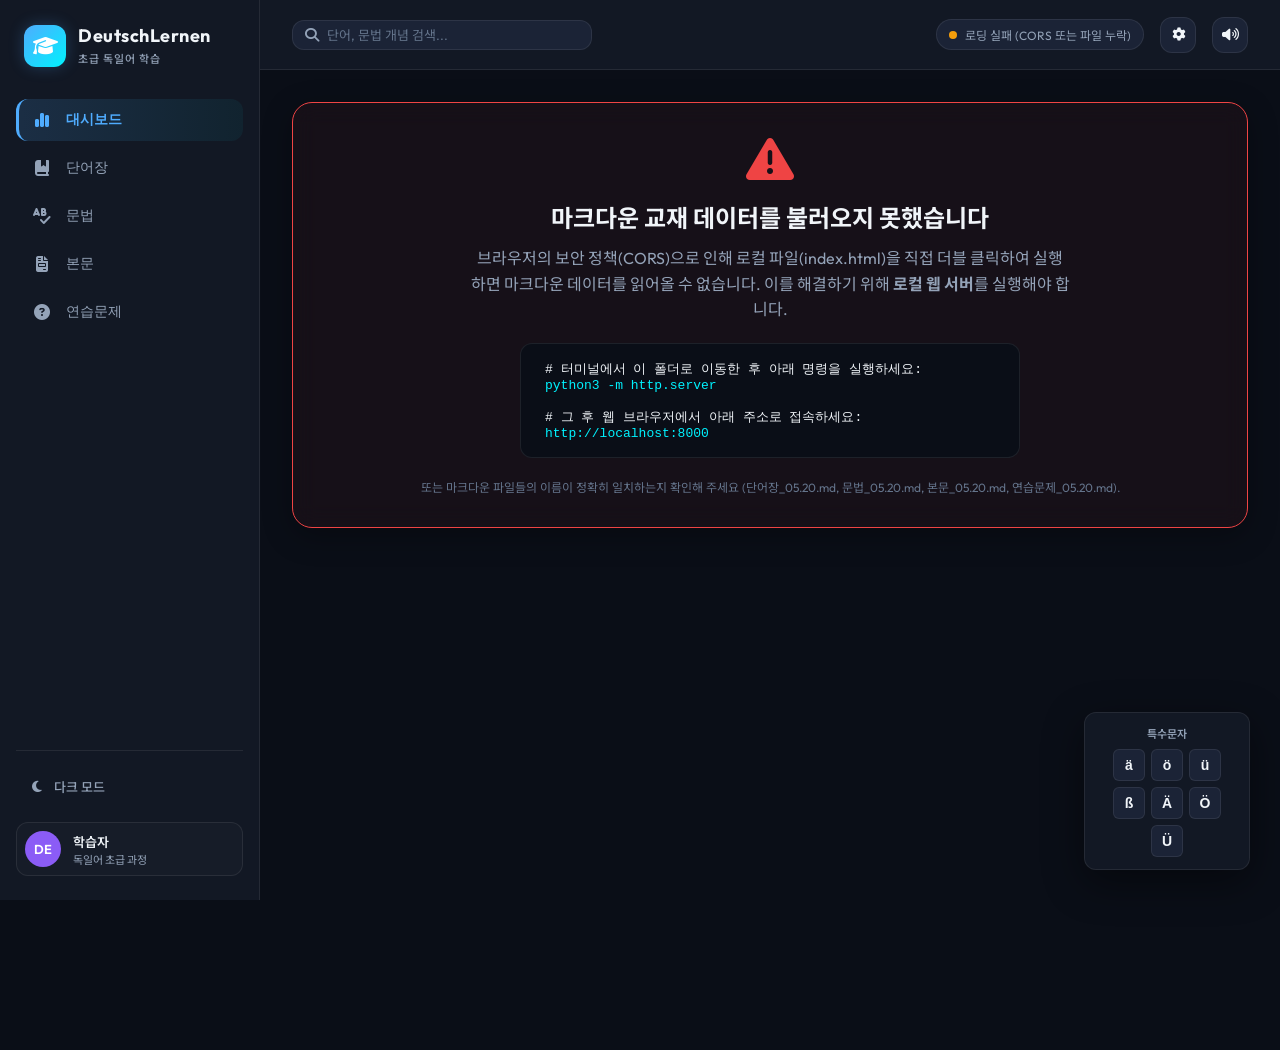
==== deploy_ready_app 2/index.html @ c5e3c700 "Add files via upload" ====
<!DOCTYPE html>
<html lang="ko">
<head>
  <meta charset="UTF-8">
  <meta name="viewport" content="width=device-width, initial-scale=1.0">
  <title>DeutschLernen — 초급 독일어 학습 플랫폼</title>
  
  <!-- Modern Fonts -->
  <link rel="preconnect" href="https://fonts.googleapis.com">
  <link rel="preconnect" href="https://fonts.gstatic.com" crossorigin>
  <link href="https://fonts.googleapis.com/css2?family=Noto+Sans+KR:wght@300;400;500;700&family=Outfit:wght@300;400;500;600;700&display=swap" rel="stylesheet">
  
  <!-- FontAwesome Icons -->
  <link rel="stylesheet" href="https://cdnjs.cloudflare.com/ajax/libs/font-awesome/6.4.0/css/all.min.css">
  
  <!-- Stylesheets -->
  <link rel="stylesheet" href="styles.css">
</head>
<body class="dark-theme">

  <!-- App Container -->
  <div class="app-container">
    
    <!-- Sidebar Navigation -->
    <aside class="sidebar">
      <div class="brand">
        <div class="logo">
          <i class="fa-solid fa-graduation-cap"></i>
        </div>
        <div class="brand-text">
          <h1>DeutschLernen</h1>
          <span>초급 독일어 학습</span>
        </div>
      </div>
      
      <nav class="nav-menu">
        <button class="nav-item active" data-tab="dashboard" id="btn-dashboard">
          <i class="fa-solid fa-chart-simple"></i>
          <span>대시보드</span>
        </button>
        <button class="nav-item" data-tab="vocabulary" id="btn-vocabulary">
          <i class="fa-solid fa-book-bookmark"></i>
          <span>단어장</span>
        </button>
        <button class="nav-item" data-tab="grammar" id="btn-grammar">
          <i class="fa-solid fa-spell-check"></i>
          <span>문법</span>
        </button>
        <button class="nav-item" data-tab="texts" id="btn-texts">
          <i class="fa-solid fa-file-invoice"></i>
          <span>본문</span>
        </button>
        <button class="nav-item" data-tab="quizzes" id="btn-quizzes">
          <i class="fa-solid fa-circle-question"></i>
          <span>연습문제</span>
        </button>
      </nav>
      
      <div class="sidebar-footer">
        <div class="theme-toggle" id="theme-toggle">
          <i class="fa-solid fa-moon"></i>
          <span>다크 모드</span>
        </div>
        <div class="user-info">
          <div class="avatar">DE</div>
          <div class="details">
            <span class="name">학습자</span>
            <span class="role">독일어 초급 과정</span>
          </div>
        </div>
      </div>
    </aside>
    
    <!-- Main Content Area -->
    <main class="main-content">
      
      <!-- Top header bar -->
      <header class="top-header">
        <div class="search-bar-container">
          <i class="fa-solid fa-magnifying-glass search-icon"></i>
          <input type="text" id="global-search" placeholder="단어, 문법 개념 검색...">
        </div>
        <div class="header-actions">
          <div class="status-indicator">
            <span class="dot pulse"></span>
            <span id="load-status">데이터 로딩 중...</span>
          </div>
          <button class="action-btn" id="btn-api-settings" title="AI 설정">
            <i class="fa-solid fa-gear"></i>
          </button>
          <button class="action-btn" id="btn-tts-settings" title="음성 설정">
            <i class="fa-solid fa-volume-high"></i>
          </button>
        </div>
      </header>
      
      <!-- Content Pages Container -->
      <div class="page-container">
        
        <!-- DASHBOARD PAGE -->
        <section class="page-section active" id="page-dashboard">
          <div class="welcome-banner">
            <div class="welcome-text">
              <h2>Willkommen! 다시 만나서 반가워요. 👋</h2>
              <p>마크다운 교재 요약을 바탕으로 생성된 학습 시스템입니다. 단어 암기, 문법 학습, 본문 독해, 그리고 대화형 퀴즈까지 함께해 보세요!</p>
            </div>
            <div class="welcome-graphic">
              <i class="fa-solid fa-compass-drafting"></i>
            </div>
          </div>
          
          <div class="stats-grid">
            <div class="stat-card">
              <div class="icon-wrap color-blue"><i class="fa-solid fa-book"></i></div>
              <div class="stat-info">
                <span class="label">총 등록 어휘</span>
                <h3 id="stat-total-vocab">0</h3>
                <span class="subtext">모든 장별 단어 합계</span>
              </div>
            </div>
            <div class="stat-card">
              <div class="icon-wrap color-green"><i class="fa-solid fa-spell-check"></i></div>
              <div class="stat-info">
                <span class="label">문법 요약 챕터</span>
                <h3 id="stat-total-grammar">0</h3>
                <span class="subtext">구조화된 핵심 규칙</span>
              </div>
            </div>
            <div class="stat-card">
              <div class="icon-wrap color-purple"><i class="fa-solid fa-file-lines"></i></div>
              <div class="stat-info">
                <span class="label">수록 본문 대화</span>
                <h3 id="stat-total-texts">0</h3>
                <span class="subtext">실전 Lektion 대화문</span>
              </div>
            </div>
            <div class="stat-card">
              <div class="icon-wrap color-amber"><i class="fa-solid fa-circle-question"></i></div>
              <div class="stat-info">
                <span class="label">연습 퀴즈 세트</span>
                <h3 id="stat-total-quizzes">0</h3>
                <span class="subtext">채점 가능한 연습문제</span>
              </div>
            </div>
          </div>
          
          <div class="dashboard-details">
            <div class="dashboard-col">
              <div class="panel">
                <div class="panel-header">
                  <h3><i class="fa-solid fa-layer-group"></i> 장별 바로가기 (Lektionen)</h3>
                </div>
                <div class="chapter-list-grid" id="chapter-list-container">
                  <!-- Dynamically filled -->
                </div>
              </div>
            </div>
            <div class="dashboard-col">
              <div class="panel">
                <div class="panel-header">
                  <h3><i class="fa-solid fa-circle-check"></i> 나의 학습 현황</h3>
                </div>
                <div class="progress-details">
                  <div class="progress-item">
                    <div class="progress-info">
                      <span>단어장 암기</span>
                      <span id="progress-vocab-text">0/0 암기 완료</span>
                    </div>
                    <div class="progress-bar-bg">
                      <div class="progress-bar" id="progress-vocab" style="width: 0%"></div>
                    </div>
                  </div>
                  <div class="progress-item">
                    <div class="progress-info">
                      <span>퀴즈 정답률</span>
                      <span id="progress-quiz-text">0% 완료</span>
                    </div>
                    <div class="progress-bar-bg">
                      <div class="progress-bar" id="progress-quiz" style="width: 0%"></div>
                    </div>
                  </div>
                  
                  <div class="dashboard-tip">
                    <i class="fa-solid fa-lightbulb"></i>
                    <div>
                      <strong>독일어 학습 팁:</strong>
                      <p>단어장 메뉴에서 "플래시 카드 모드"를 활용해 어휘를 확인하고, TTS 음성 버튼을 눌러 원어민 발음을 듣고 따라 해 보세요!</p>
                    </div>
                  </div>
                </div>
              </div>
            </div>
          </div>
        </section>
        
        <!-- VOCABULARY PAGE -->
        <section class="page-section" id="page-vocabulary">
          <div class="section-title-bar">
            <div>
              <h2>단어장 (Wortschatz)</h2>
              <p>장별 핵심 어휘를 학습하고 암기 상태를 표시해 보세요.</p>
            </div>
            <div class="view-toggle-container">
              <button class="toggle-btn active" id="btn-vocab-list"><i class="fa-solid fa-list"></i> 목록 보기</button>
              <button class="toggle-btn" id="btn-vocab-card"><i class="fa-solid fa-clone"></i> 플래시 카드</button>
            </div>
          </div>
          
          <div class="filter-bar">
            <div class="filter-group">
              <label for="select-vocab-chapter">단원 선택</label>
              <select id="select-vocab-chapter" class="custom-select">
                <option value="all">전체보기</option>
                <!-- Filled dynamically -->
              </select>
            </div>
            <div class="filter-group">
              <label for="select-vocab-status">암기 상태</label>
              <select id="select-vocab-status" class="custom-select">
                <option value="all">전체</option>
                <option value="unlearned">미암기</option>
                <option value="learned">암기 완료</option>
              </select>
            </div>
            <div class="vocab-stats">
              <span id="vocab-learned-count">0 / 0</span>
              <span class="badge">암기 완료</span>
            </div>
          </div>
          
          <!-- Vocab List View -->
          <div id="vocab-list-container" class="vocab-list-view">
            <!-- Dynamically filled -->
          </div>
          
          <!-- Vocab Card View -->
          <div id="vocab-card-container" class="vocab-card-view" style="display: none;">
            <div class="card-controls-top" style="display: flex; justify-content: flex-end; margin-bottom: 15px;">
              <button class="btn btn-secondary" id="btn-shuffle-cards"><i class="fa-solid fa-shuffle"></i> 순서 섞기</button>
            </div>
            <div class="card-carousel">
              <button class="carousel-nav" id="btn-prev-card"><i class="fa-solid fa-chevron-left"></i></button>
              
              <div class="flashcard-wrapper">
                <div class="flashcard" id="flashcard">
                  <div class="card-face card-front">
                    <span class="card-category" id="card-group">모음 a / ä</span>
                    <h3 class="card-word" id="card-word-de">da</h3>
                    <div class="card-actions">
                      <button class="card-sound-btn" id="btn-card-tts"><i class="fa-solid fa-volume-high"></i></button>
                    </div>
                    <span class="card-hint">카드를 탭하여 뜻 보기</span>
                  </div>
                  <div class="card-face card-back">
                    <span class="card-category">의미 & 비고</span>
                    <h3 class="card-word-kr" id="card-word-kr">there (거기, 그곳에)</h3>
                    <p class="card-note" id="card-note">adv.</p>
                    <div class="card-learned-toggle">
                      <button class="btn btn-primary" id="btn-card-toggle-learned">암기 완료 표시</button>
                    </div>
                    <span class="card-hint">카드를 탭하여 원어 보기</span>
                  </div>
                </div>
              </div>
              
              <button class="carousel-nav" id="btn-next-card"><i class="fa-solid fa-chevron-right"></i></button>
            </div>
            <div class="carousel-indicator" id="card-indicator">
              카드 1 / 10
            </div>
          </div>
        </section>
        
        <!-- GRAMMAR PAGE -->
        <section class="page-section" id="page-grammar">
          <div class="section-title-bar">
            <div>
              <h2>문법 규칙 (Grammatik)</h2>
              <p>핵심 문법 규칙과 예외 사항, 표 요약을 편리하게 확인할 수 있습니다.</p>
            </div>
          </div>
          
          <div class="grammar-layout">
            <aside class="grammar-sidebar">
              <div class="grammar-nav-list" id="grammar-nav-container">
                <!-- Dynamically filled with titles -->
              </div>
            </aside>
            <article class="grammar-content panel" id="grammar-content-container">
              <!-- Dynamically filled with selected grammar content -->
              <div class="empty-state">
                <i class="fa-solid fa-spell-check"></i>
                <p>왼쪽 메뉴에서 학습할 문법 주제를 선택하세요.</p>
              </div>
            </article>
          </div>
        </section>
        
        <!-- TEXTS PAGE -->
        <section class="page-section" id="page-texts">
          <div class="section-title-bar">
            <div>
              <h2>본문 대화 (Dialoge)</h2>
              <p>본문 대화를 읽고 들으면서 실전 회화를 익혀 보세요.</p>
            </div>
            <div class="filter-group-header" style="display: flex; gap: 15px; align-items: center;">
              <label class="toggle-switch-container" style="display: flex; align-items: center; gap: 8px; cursor: pointer; font-size: 14px; color: var(--text-secondary);">
                <span id="text-translate-status">해석 안보기</span>
                <div class="toggle-switch">
                  <input type="checkbox" id="toggle-text-translation">
                  <span class="slider round"></span>
                </div>
              </label>
              <select id="select-text-chapter" class="custom-select">
                <!-- Filled dynamically -->
              </select>
            </div>
          </div>
          
          <div class="text-reader-container">
            <div class="text-navigator">
              <button class="btn" id="btn-prev-text"><i class="fa-solid fa-arrow-left"></i> 이전 Lektion</button>
              <button class="btn" id="btn-next-text">다음 Lektion <i class="fa-solid fa-arrow-right"></i></button>
            </div>
            
            <div class="dialog-panel panel" id="dialog-panel-container">
              <!-- Dynamically filled with dialogue -->
            </div>
          </div>
        </section>
        
        <!-- QUIZZES PAGE -->
        <section class="page-section" id="page-quizzes">
          <div class="section-title-bar">
            <div>
              <h2>연습문제 퀴즈 (Übungen)</h2>
              <p>공부한 어휘와 문법을 바탕으로 연습문제를 풀어보고 채점해 보세요.</p>
            </div>
            <div class="filter-group-header">
              <select id="select-quiz-chapter" class="custom-select">
                <!-- Filled dynamically -->
              </select>
            </div>
          </div>
          
          <div class="quiz-container">
            <div class="quiz-sidebar panel">
              <h3>Übung 선택</h3>
              <div class="quiz-list" id="quiz-list-container">
                <!-- Dynamic list of exercises -->
              </div>
              <div class="ai-generate-wrapper" style="margin-top: 15px; border-top: 1px solid var(--border-color); padding-top: 15px; display: flex; flex-direction: column; gap: 10px;">
                <div style="display: flex; justify-content: space-between; align-items: center;">
                  <label for="ai-quiz-count" style="font-size: 12px; color: var(--text-secondary);">문제 개수:</label>
                  <input type="number" id="ai-quiz-count" value="5" min="1" max="20" style="width: 60px; padding: 4px 8px; border-radius: var(--radius-sm); border: 1px solid var(--border-color); background: var(--bg-primary); color: var(--text-primary); text-align: center;">
                </div>
                <button class="btn btn-primary" id="btn-generate-ai-quiz" style="width: 100%; display: flex; justify-content: center; align-items: center; gap: 8px;">
                  <i class="fa-solid fa-wand-magic-sparkles"></i> AI 문제 만들기
                </button>
              </div>
            </div>
            
            <div class="quiz-content panel">
              <div class="quiz-header" style="display: flex; justify-content: space-between; align-items: flex-start;">
                <div>
                  <h3 id="quiz-title">퀴즈를 선택해 주세요.</h3>
                  <span class="quiz-subtitle" id="quiz-description"></span>
                </div>
                <button id="btn-delete-ai-quiz" class="btn btn-secondary" style="display: none; border-color: var(--color-danger); color: var(--color-danger); padding: 6px 12px; font-size: 12px;">
                  <i class="fa-solid fa-trash"></i> 삭제
                </button>
              </div>
              
              <div class="quiz-body" id="quiz-body-container">
                <!-- Dynamic quiz rendering -->
                <div class="empty-state">
                  <i class="fa-solid fa-circle-question"></i>
                  <p>왼쪽 목록에서 풀고 싶은 연습문제를 선택해 주세요.</p>
                </div>
              </div>
              
              <div class="quiz-footer" id="quiz-footer-container" style="display: none;">
                <div class="quiz-score-panel" id="quiz-score-panel" style="display: none;">
                  <span class="score-text" id="quiz-score-text">점수: 0 / 0 (0%)</span>
                </div>
                <div class="quiz-actions">
                  <button class="btn btn-secondary" id="btn-quiz-reset">다시 풀기</button>
                  <button class="btn btn-primary" id="btn-quiz-submit">정답 확인</button>
                </div>
              </div>
            </div>
          </div>
        </section>
        
      </div>
    </main>
    
  </div>

  <!-- TTS Settings Modal -->
  <div class="modal" id="modal-tts-settings">
    <div class="modal-content">
      <div class="modal-header">
        <h3><i class="fa-solid fa-gears"></i> 음성 설정 (TTS Settings)</h3>
        <button class="close-btn" id="btn-close-modal">&times;</button>
      </div>
      <div class="modal-body">
        <p>독일어 및 한국어 텍스트를 읽어줄 음성 엔진을 설정합니다.</p>
        <div class="form-group">
          <label for="select-tts-de-voice">독일어(DE) 목소리</label>
          <select id="select-tts-de-voice" class="custom-select">
            <!-- Dynamic voices -->
          </select>
        </div>
        <div class="form-group">
          <label for="select-tts-rate">읽기 속도</label>
          <input type="range" id="select-tts-rate" min="0.5" max="1.5" step="0.1" value="0.9">
          <span class="range-val" id="tts-rate-val">0.9x</span>
        </div>
        
        <div class="tts-test-box">
          <button class="btn btn-secondary" id="btn-test-tts">테스트 음성 듣기 (Hallo, wie geht's?)</button>
        </div>
      </div>
    </div>
  </div>

  <!-- AI Loading Overlay -->
  <div class="modal" id="modal-ai-loading">
    <div class="modal-content" style="max-width: 400px; text-align: center; background: transparent; box-shadow: none; border: none;">
      <div class="ai-loading-spinner" style="font-size: 3rem; color: var(--color-primary); margin-bottom: 20px;">
        <i class="fa-solid fa-circle-notch fa-spin"></i>
      </div>
      <h3 style="color: white; margin-bottom: 10px;">AI가 문제를 생성하고 있습니다...</h3>
      <p id="ai-loading-status" style="color: rgba(255, 255, 255, 0.8);">현재 챕터의 어휘와 문법을 분석 중입니다.</p>
    </div>
  </div>

  <!-- Dictionary Tooltip -->
  <div id="dict-tooltip" class="dict-tooltip">
    <div class="dict-header">
      <span id="dict-word" class="dict-word">Word</span>
      <button id="dict-tts" class="action-btn-small" title="발음 듣기"><i class="fa-solid fa-volume-high"></i></button>
    </div>
    <div id="dict-meaning" class="dict-meaning">뜻을 불러옵니다...</div>
    <div id="dict-note" class="dict-note"></div>
    <button id="dict-ai-btn" class="dict-ai-btn"><i class="fa-solid fa-robot"></i> 문맥으로 정확한 뜻 찾기</button>
  </div>

  <!-- Floating German Keyboard -->
  <div id="german-keyboard" class="floating-keyboard">
    <div class="keyboard-header">특수문자</div>
    <div class="keyboard-keys">
      <button class="key-btn">ä</button>
      <button class="key-btn">ö</button>
      <button class="key-btn">ü</button>
      <button class="key-btn">ß</button>
      <button class="key-btn">Ä</button>
      <button class="key-btn">Ö</button>
      <button class="key-btn">Ü</button>
    </div>
  </div>

  <!-- API Settings Modal -->
  <div id="api-settings-modal" class="modal-overlay" style="display: none;">
    <div class="modal-content" style="max-width: 450px;">
      <div class="modal-header">
        <h2><i class="fa-solid fa-gear"></i> AI 기능 설정</h2>
        <button class="close-btn" id="btn-close-api-modal"><i class="fa-solid fa-xmark"></i></button>
      </div>
      <div class="modal-body">
        <p style="color: var(--text-secondary); margin-bottom: 16px; font-size: 14px; line-height: 1.5;">
          <strong>AI 문제 생성 기능</strong>을 사용하려면 DeepSeek API 키가 필요합니다. 입력된 키는 사용자의 기기(브라우저)에만 안전하게 저장됩니다.<br>
          <span style="color: var(--primary-light);">단어 뜻 사전 툴팁은 API 키 없이도 100% 무료로 사용할 수 있습니다!</span>
        </p>
        <div class="form-group" style="margin-bottom: 20px;">
          <label for="deepseek-api-key" style="display: block; margin-bottom: 8px; color: var(--text-primary); font-weight: 500;">DeepSeek API Key</label>
          <input type="password" id="deepseek-api-key" class="quiz-input" style="width: 100%; border: 1px solid var(--border-color); border-radius: var(--radius-md); padding: 12px; background: var(--bg-tertiary); color: white;" placeholder="sk-...">
        </div>
        <button id="btn-save-api-key" class="generate-btn" style="width: 100%;">저장하기</button>
      </div>
    </div>
  </div>

  <script src="app.js"></script>
</body>
</html>
---- deploy_ready_app 2/styles.css ----
/* Modern CSS Reset & Variables */
:root {
  /* Color Palette - Premium Dark Theme (Default) */
  --bg-primary: #0a0e17;
  --bg-secondary: #121824;
  --bg-tertiary: #1b2336;
  --bg-glass: rgba(18, 24, 36, 0.7);
  --bg-glass-hover: rgba(27, 35, 54, 0.85);
  
  --border-color: rgba(255, 255, 255, 0.08);
  --border-focus: rgba(79, 172, 254, 0.4);
  
  --text-primary: #f1f5f9;
  --text-secondary: #94a3b8;
  --text-tertiary: #64748b;
  
  /* Accent Colors (Neon gradients) */
  --color-primary: #4facfe;
  --color-primary-rgb: 79, 172, 254;
  --color-secondary: #00f2fe;
  --color-accent: #8b5cf6;
  --color-success: #10b981;
  --color-warning: #f59e0b;
  --color-danger: #ef4444;
  
  --shadow-sm: 0 2px 8px rgba(0, 0, 0, 0.15);
  --shadow-md: 0 8px 30px rgba(0, 0, 0, 0.3);
  --shadow-lg: 0 12px 40px rgba(0, 0, 0, 0.45);
  --shadow-glow: 0 0 15px rgba(79, 172, 254, 0.25);
  
  --radius-sm: 6px;
  --radius-md: 12px;
  --radius-lg: 20px;
  --radius-xl: 30px;
  
  --transition-fast: 0.15s ease;
  --transition-normal: 0.3s cubic-bezier(0.4, 0, 0.2, 1);
  --transition-slow: 0.5s cubic-bezier(0.4, 0, 0.2, 1);
  
  --sidebar-width: 260px;
}

/* Light Theme overrides */
.light-theme {
  --bg-primary: #f4f6fa;
  --bg-secondary: #ffffff;
  --bg-tertiary: #e9ecef;
  --bg-glass: rgba(255, 255, 255, 0.8);
  --bg-glass-hover: rgba(248, 249, 250, 0.95);
  
  --border-color: rgba(0, 0, 0, 0.08);
  --border-focus: rgba(79, 172, 254, 0.6);
  
  --text-primary: #1e293b;
  --text-secondary: #475569;
  --text-tertiary: #94a3b8;
  
  --shadow-sm: 0 2px 8px rgba(0, 0, 0, 0.05);
  --shadow-md: 0 8px 30px rgba(0, 0, 0, 0.08);
  --shadow-lg: 0 12px 40px rgba(0, 0, 0, 0.12);
  --shadow-glow: 0 0 15px rgba(79, 172, 254, 0.15);
  
  --color-primary: #2563eb;
  --bg-secondary-accent: #eff6ff;
}

* {
  box-sizing: border-box;
  margin: 0;
  padding: 0;
}

body {
  font-family: 'Outfit', 'Noto Sans KR', sans-serif;
  background-color: var(--bg-primary);
  color: var(--text-primary);
  min-height: 100vh;
  overflow: hidden;
  transition: background-color var(--transition-normal), color var(--transition-normal);
}

/* App Layout Structure */
.app-container {
  display: flex;
  height: 100vh;
  width: 100vw;
}

/* Sidebar Navigation Styling */
.sidebar {
  width: var(--sidebar-width);
  background-color: var(--bg-secondary);
  border-right: 1px solid var(--border-color);
  display: flex;
  flex-direction: column;
  padding: 24px 16px;
  flex-shrink: 0;
  z-index: 10;
  transition: background-color var(--transition-normal), border-color var(--transition-normal);
}

.brand {
  display: flex;
  align-items: center;
  gap: 12px;
  margin-bottom: 32px;
  padding: 0 8px;
}

.logo {
  width: 42px;
  height: 42px;
  background: linear-gradient(135deg, var(--color-primary), var(--color-secondary));
  border-radius: var(--radius-md);
  display: flex;
  align-items: center;
  justify-content: center;
  box-shadow: var(--shadow-glow);
}

.logo i {
  color: #fff;
  font-size: 20px;
}

.brand-text h1 {
  font-size: 18px;
  font-weight: 700;
  letter-spacing: 0.5px;
  color: var(--text-primary);
}

.brand-text span {
  font-size: 11px;
  color: var(--text-secondary);
  text-transform: uppercase;
  font-weight: 500;
  letter-spacing: 1px;
}

.nav-menu {
  display: flex;
  flex-direction: column;
  gap: 6px;
  flex-grow: 1;
}

.nav-item {
  display: flex;
  align-items: center;
  gap: 14px;
  padding: 12px 16px;
  background: transparent;
  border: none;
  border-radius: var(--radius-md);
  color: var(--text-secondary);
  font-size: 14px;
  font-weight: 500;
  text-align: left;
  cursor: pointer;
  transition: all var(--transition-fast);
  outline: none;
}

.nav-item:hover {
  background-color: var(--bg-tertiary);
  color: var(--text-primary);
}

.nav-item.active {
  background: linear-gradient(90deg, rgba(79, 172, 254, 0.15) 0%, rgba(0, 242, 254, 0.05) 100%);
  border-left: 3px solid var(--color-primary);
  color: var(--color-primary);
  font-weight: 600;
  padding-left: 13px; /* account for border width */
}

.nav-item i {
  font-size: 16px;
  width: 20px;
  text-align: center;
}

.sidebar-footer {
  margin-top: auto;
  display: flex;
  flex-direction: column;
  gap: 16px;
  padding-top: 16px;
  border-top: 1px solid var(--border-color);
}

.theme-toggle {
  display: flex;
  align-items: center;
  gap: 12px;
  padding: 10px 16px;
  border-radius: var(--radius-md);
  color: var(--text-secondary);
  cursor: pointer;
  font-size: 13px;
  font-weight: 500;
  transition: all var(--transition-fast);
}

.theme-toggle:hover {
  background-color: var(--bg-tertiary);
  color: var(--text-primary);
}

.user-info {
  display: flex;
  align-items: center;
  gap: 12px;
  padding: 8px;
  background-color: rgba(255, 255, 255, 0.02);
  border: 1px solid var(--border-color);
  border-radius: var(--radius-md);
}

.avatar {
  width: 36px;
  height: 36px;
  background-color: var(--color-accent);
  color: #fff;
  border-radius: 50%;
  display: flex;
  align-items: center;
  justify-content: center;
  font-weight: 600;
  font-size: 13px;
}

.details {
  display: flex;
  flex-direction: column;
}

.details .name {
  font-size: 13px;
  font-weight: 600;
  color: var(--text-primary);
}

.details .role {
  font-size: 11px;
  color: var(--text-secondary);
}

/* Main Content Area */
.main-content {
  flex-grow: 1;
  display: flex;
  flex-direction: column;
  background-color: var(--bg-primary);
  overflow: hidden;
  position: relative;
}

/* Top Header Bar */
.top-header {
  height: 70px;
  border-bottom: 1px solid var(--border-color);
  display: flex;
  align-items: center;
  justify-content: space-between;
  padding: 0 32px;
  background-color: var(--bg-secondary);
  z-index: 5;
  transition: background-color var(--transition-normal), border-color var(--transition-normal);
}

.search-bar-container {
  display: flex;
  align-items: center;
  background-color: var(--bg-tertiary);
  border: 1px solid var(--border-color);
  border-radius: var(--radius-md);
  padding: 6px 12px;
  width: 300px;
  transition: all var(--transition-fast);
}

.search-bar-container:focus-within {
  border-color: var(--color-primary);
  box-shadow: 0 0 0 3px var(--border-focus);
}

.search-icon {
  color: var(--text-secondary);
  font-size: 14px;
  margin-right: 8px;
}

.search-bar-container input {
  background: transparent;
  border: none;
  color: var(--text-primary);
  font-size: 13px;
  width: 100%;
  outline: none;
  font-family: inherit;
}

.search-bar-container input::placeholder {
  color: var(--text-tertiary);
}

.header-actions {
  display: flex;
  align-items: center;
  gap: 16px;
}

.status-indicator {
  display: flex;
  align-items: center;
  gap: 8px;
  font-size: 12px;
  color: var(--text-secondary);
  background-color: var(--bg-tertiary);
  padding: 6px 12px;
  border-radius: var(--radius-xl);
  border: 1px solid var(--border-color);
}

.dot {
  width: 8px;
  height: 8px;
  border-radius: 50%;
  background-color: var(--color-warning);
}

.dot.connected {
  background-color: var(--color-success);
}

.pulse {
  animation: pulse-anim 1.5s infinite;
}

@keyframes pulse-anim {
  0% { transform: scale(0.9); opacity: 0.5; }
  50% { transform: scale(1.1); opacity: 1; }
  100% { transform: scale(0.9); opacity: 0.5; }
}

.action-btn {
  background-color: var(--bg-tertiary);
  border: 1px solid var(--border-color);
  color: var(--text-primary);
  width: 36px;
  height: 36px;
  border-radius: var(--radius-md);
  display: flex;
  align-items: center;
  justify-content: center;
  cursor: pointer;
  transition: all var(--transition-fast);
}

.action-btn:hover {
  background-color: var(--color-primary);
  color: #fff;
  border-color: var(--color-primary);
  box-shadow: var(--shadow-glow);
}

/* Page Container (Scrollable Area) */
.page-container {
  flex-grow: 1;
  padding: 32px;
  overflow-y: auto;
  position: relative;
}

/* Base styling for Page Sections */
.page-section {
  display: none;
  flex-direction: column;
  gap: 24px;
  animation: fade-in-anim var(--transition-normal);
}

.page-section.active {
  display: flex;
}

@keyframes fade-in-anim {
  from { opacity: 0; transform: translateY(10px); }
  to { opacity: 1; transform: translateY(0); }
}

/* Panel Design System (Glassmorphism) */
.panel {
  background-color: var(--bg-glass);
  backdrop-filter: blur(12px);
  -webkit-backdrop-filter: blur(12px);
  border: 1px solid var(--border-color);
  border-radius: var(--radius-lg);
  padding: 24px;
  box-shadow: var(--shadow-md);
  transition: border-color var(--transition-normal), box-shadow var(--transition-normal);
}

.panel:hover {
  border-color: rgba(255, 255, 255, 0.15);
  box-shadow: var(--shadow-lg);
}

.panel-header {
  display: flex;
  justify-content: space-between;
  align-items: center;
  margin-bottom: 16px;
  border-bottom: 1px solid var(--border-color);
  padding-bottom: 12px;
}

.panel-header h3 {
  font-size: 16px;
  font-weight: 600;
  display: flex;
  align-items: center;
  gap: 8px;
  color: var(--text-primary);
}

/* Welcome Banner */
.welcome-banner {
  background: linear-gradient(135deg, rgba(79, 172, 254, 0.8) 0%, rgba(0, 242, 254, 0.8) 100%);
  border-radius: var(--radius-lg);
  padding: 32px;
  display: flex;
  align-items: center;
  justify-content: space-between;
  color: #fff;
  box-shadow: var(--shadow-lg);
}

.welcome-text h2 {
  font-size: 24px;
  font-weight: 700;
  margin-bottom: 8px;
}

.welcome-text p {
  font-size: 14px;
  opacity: 0.9;
  max-width: 600px;
  line-height: 1.5;
}

.welcome-graphic {
  font-size: 64px;
  opacity: 0.15;
  margin-right: 16px;
}

/* Stats Grid layout */
.stats-grid {
  display: grid;
  grid-template-columns: repeat(4, 1fr);
  gap: 20px;
}

.stat-card {
  background-color: var(--bg-secondary);
  border: 1px solid var(--border-color);
  border-radius: var(--radius-lg);
  padding: 20px;
  display: flex;
  align-items: center;
  gap: 16px;
  box-shadow: var(--shadow-sm);
  transition: all var(--transition-fast);
}

.stat-card:hover {
  transform: translateY(-4px);
  box-shadow: var(--shadow-md);
  border-color: var(--color-primary);
}

.icon-wrap {
  width: 48px;
  height: 48px;
  border-radius: var(--radius-md);
  display: flex;
  align-items: center;
  justify-content: center;
  font-size: 20px;
}

.color-blue { background-color: rgba(79, 172, 254, 0.1); color: var(--color-primary); }
.color-green { background-color: rgba(16, 185, 129, 0.1); color: var(--color-success); }
.color-purple { background-color: rgba(139, 92, 246, 0.1); color: var(--color-accent); }
.color-amber { background-color: rgba(245, 158, 11, 0.1); color: var(--color-warning); }

.stat-info {
  display: flex;
  flex-direction: column;
}

.stat-info .label {
  font-size: 12px;
  color: var(--text-secondary);
  font-weight: 500;
}

.stat-info h3 {
  font-size: 22px;
  font-weight: 700;
  margin: 2px 0;
  color: var(--text-primary);
}

.stat-info .subtext {
  font-size: 10px;
  color: var(--text-tertiary);
}

/* Dashboard detail content */
.dashboard-details {
  display: grid;
  grid-template-columns: 1.5fr 1fr;
  gap: 20px;
}

.dashboard-col {
  display: flex;
  flex-direction: column;
  gap: 20px;
}

.chapter-list-grid {
  display: grid;
  grid-template-columns: 1fr;
  gap: 10px;
  max-height: 300px;
  overflow-y: auto;
}

.chapter-card-btn {
  background-color: var(--bg-tertiary);
  border: 1px solid var(--border-color);
  padding: 14px 20px;
  border-radius: var(--radius-md);
  display: flex;
  justify-content: space-between;
  align-items: center;
  cursor: pointer;
  transition: all var(--transition-fast);
  color: var(--text-primary);
  text-align: left;
}

.chapter-card-btn:hover {
  background-color: var(--color-primary);
  border-color: var(--color-primary);
  color: #fff;
}

.chapter-card-btn .ch-info h4 {
  font-size: 14px;
  font-weight: 600;
}

.chapter-card-btn .ch-info span {
  font-size: 11px;
  opacity: 0.8;
}

.chapter-card-btn i {
  font-size: 14px;
  transition: transform var(--transition-fast);
}

.chapter-card-btn:hover i {
  transform: translateX(4px);
}

/* Progress bar lists */
.progress-details {
  display: flex;
  flex-direction: column;
  gap: 20px;
}

.progress-item {
  display: flex;
  flex-direction: column;
  gap: 6px;
}

.progress-info {
  display: flex;
  justify-content: space-between;
  font-size: 13px;
  font-weight: 500;
}

.progress-bar-bg {
  height: 8px;
  background-color: var(--bg-tertiary);
  border-radius: var(--radius-xl);
  overflow: hidden;
  border: 1px solid var(--border-color);
}

.progress-bar {
  height: 100%;
  background: linear-gradient(90deg, var(--color-primary), var(--color-secondary));
  border-radius: var(--radius-xl);
  transition: width var(--transition-slow);
}

.dashboard-tip {
  display: flex;
  gap: 12px;
  background-color: rgba(245, 158, 11, 0.05);
  border: 1px solid rgba(245, 158, 11, 0.15);
  padding: 16px;
  border-radius: var(--radius-md);
  margin-top: 10px;
}

.dashboard-tip i {
  color: var(--color-warning);
  font-size: 18px;
  margin-top: 2px;
}

.dashboard-tip strong {
  font-size: 13px;
  color: var(--text-primary);
  display: block;
  margin-bottom: 4px;
}

.dashboard-tip p {
  font-size: 12px;
  color: var(--text-secondary);
  line-height: 1.4;
}

/* SECTION HEADERS */
.section-title-bar {
  display: flex;
  justify-content: space-between;
  align-items: center;
  border-bottom: 1px solid var(--border-color);
  padding-bottom: 16px;
}

.section-title-bar h2 {
  font-size: 20px;
  font-weight: 700;
  color: var(--text-primary);
}

.section-title-bar p {
  font-size: 13px;
  color: var(--text-secondary);
  margin-top: 4px;
}

/* Custom dropdown Selects */
.custom-select {
  background-color: var(--bg-secondary);
  border: 1px solid var(--border-color);
  color: var(--text-primary);
  padding: 8px 16px;
  border-radius: var(--radius-md);
  font-size: 13px;
  outline: none;
  cursor: pointer;
  font-family: inherit;
  transition: all var(--transition-fast);
}

.custom-select:focus {
  border-color: var(--color-primary);
}

/* View toggle buttons */
.view-toggle-container {
  display: flex;
  background-color: var(--bg-secondary);
  border: 1px solid var(--border-color);
  border-radius: var(--radius-md);
  padding: 4px;
}

.toggle-btn {
  background: transparent;
  border: none;
  padding: 6px 12px;
  border-radius: var(--radius-sm);
  color: var(--text-secondary);
  font-size: 12px;
  font-weight: 500;
  cursor: pointer;
  display: flex;
  align-items: center;
  gap: 6px;
  transition: all var(--transition-fast);
}

.toggle-btn.active {
  background-color: var(--color-primary);
  color: #fff;
}

/* Filter bar styling */
.filter-bar {
  display: flex;
  align-items: flex-end;
  gap: 20px;
  background-color: var(--bg-secondary);
  border: 1px solid var(--border-color);
  padding: 16px 24px;
  border-radius: var(--radius-lg);
}

.filter-group {
  display: flex;
  flex-direction: column;
  gap: 6px;
}

.filter-group label {
  font-size: 11px;
  text-transform: uppercase;
  font-weight: 600;
  color: var(--text-secondary);
  letter-spacing: 0.5px;
}

.vocab-stats {
  margin-left: auto;
  display: flex;
  align-items: center;
  gap: 10px;
  background-color: var(--bg-tertiary);
  padding: 8px 16px;
  border-radius: var(--radius-md);
  border: 1px solid var(--border-color);
}

.vocab-stats span {
  font-size: 13px;
  font-weight: 600;
}

.badge {
  background-color: rgba(16, 185, 129, 0.15);
  color: var(--color-success);
  padding: 2px 8px;
  border-radius: var(--radius-sm);
  font-size: 10px;
  font-weight: 600;
  text-transform: uppercase;
}

/* VOCABULARY LIST VIEW */
.vocab-list-view {
  display: grid;
  grid-template-columns: repeat(3, 1fr);
  gap: 16px;
}

.vocab-item-card {
  background-color: var(--bg-secondary);
  border: 1px solid var(--border-color);
  border-radius: var(--radius-md);
  padding: 16px;
  display: flex;
  flex-direction: column;
  position: relative;
  transition: all var(--transition-fast);
}

.vocab-item-card:hover {
  transform: translateY(-2px);
  border-color: var(--color-primary);
  box-shadow: var(--shadow-sm);
}

.vocab-item-card.learned {
  border-color: rgba(16, 185, 129, 0.3);
  background-color: rgba(16, 185, 129, 0.02);
}

.vocab-card-header {
  display: flex;
  justify-content: space-between;
  align-items: flex-start;
  margin-bottom: 8px;
}

.vocab-category {
  font-size: 10px;
  font-weight: 600;
  color: var(--color-accent);
  background-color: rgba(139, 92, 246, 0.1);
  padding: 2px 6px;
  border-radius: var(--radius-sm);
}

.vocab-learned-btn {
  background: transparent;
  border: none;
  color: var(--text-tertiary);
  cursor: pointer;
  font-size: 14px;
  transition: color var(--transition-fast);
}

.vocab-item-card.learned .vocab-learned-btn {
  color: var(--color-success);
}

.vocab-learned-btn:hover {
  color: var(--color-success);
}

.vocab-word-de {
  font-size: 16px;
  font-weight: 700;
  color: var(--text-primary);
  margin-bottom: 4px;
  display: flex;
  align-items: center;
  gap: 8px;
}

.vocab-sound-btn {
  background: transparent;
  border: none;
  color: var(--text-secondary);
  cursor: pointer;
  font-size: 13px;
  transition: color var(--transition-fast);
}

.vocab-sound-btn:hover {
  color: var(--color-primary);
}

.vocab-word-kr {
  font-size: 13px;
  color: var(--text-secondary);
  margin-bottom: 6px;
}

.vocab-note {
  font-size: 11px;
  color: var(--text-tertiary);
  border-top: 1px solid var(--border-color);
  padding-top: 6px;
  margin-top: auto;
  font-style: italic;
}

/* VOCABULARY FLASH CARD VIEW */
.vocab-card-view {
  display: flex;
  flex-direction: column;
  align-items: center;
  gap: 24px;
  max-width: 600px;
  margin: 0 auto;
  padding: 20px 0;
}

.card-carousel {
  display: flex;
  align-items: center;
  gap: 32px;
  width: 100%;
}

.carousel-nav {
  background-color: var(--bg-secondary);
  border: 1px solid var(--border-color);
  color: var(--text-primary);
  width: 48px;
  height: 48px;
  border-radius: 50%;
  display: flex;
  align-items: center;
  justify-content: center;
  cursor: pointer;
  transition: all var(--transition-fast);
  box-shadow: var(--shadow-sm);
}

.carousel-nav:hover {
  background-color: var(--color-primary);
  color: #fff;
  border-color: var(--color-primary);
  box-shadow: var(--shadow-glow);
}

.flashcard-wrapper {
  perspective: 1000px;
  width: 320px;
  height: 220px;
  cursor: pointer;
}

.flashcard {
  width: 100%;
  height: 100%;
  position: relative;
  transform-style: preserve-3d;
  transition: transform var(--transition-slow);
}

.flashcard.flipped {
  transform: rotateY(180deg);
}

.card-face {
  position: absolute;
  width: 100%;
  height: 100%;
  backface-visibility: hidden;
  border-radius: var(--radius-lg);
  border: 1px solid var(--border-color);
  padding: 24px;
  display: flex;
  flex-direction: column;
  justify-content: space-between;
  align-items: center;
  box-shadow: var(--shadow-md);
  background-color: var(--bg-secondary);
}

.card-front {
  background: linear-gradient(135deg, var(--bg-secondary) 0%, var(--bg-tertiary) 100%);
}

.card-back {
  background: linear-gradient(135deg, var(--bg-tertiary) 0%, var(--bg-secondary) 100%);
  transform: rotateY(180deg);
}

.card-category {
  font-size: 11px;
  font-weight: 600;
  color: var(--color-accent);
  text-transform: uppercase;
  letter-spacing: 0.5px;
}

.card-word {
  font-size: 26px;
  font-weight: 700;
  color: var(--text-primary);
  text-align: center;
}

.card-word-de {
  font-size: 32px;
}

.card-word-kr {
  font-size: 20px;
  font-weight: 600;
  color: var(--text-primary);
  text-align: center;
}

.card-note {
  font-size: 12px;
  color: var(--text-secondary);
  text-align: center;
  font-style: italic;
  max-width: 90%;
}

.card-actions {
  display: flex;
  gap: 12px;
}

.card-sound-btn {
  background-color: rgba(79, 172, 254, 0.1);
  border: 1px solid rgba(79, 172, 254, 0.2);
  color: var(--color-primary);
  width: 42px;
  height: 42px;
  border-radius: 50%;
  display: flex;
  align-items: center;
  justify-content: center;
  cursor: pointer;
  transition: all var(--transition-fast);
}

.card-sound-btn:hover {
  background-color: var(--color-primary);
  color: #fff;
  box-shadow: var(--shadow-glow);
}

.card-hint {
  font-size: 10px;
  color: var(--text-tertiary);
}

.card-learned-toggle {
  margin-top: 10px;
}

.btn {
  padding: 8px 16px;
  border-radius: var(--radius-md);
  font-size: 13px;
  font-weight: 600;
  cursor: pointer;
  border: none;
  outline: none;
  font-family: inherit;
  transition: all var(--transition-fast);
}

.btn-primary {
  background: linear-gradient(135deg, var(--color-primary), var(--color-secondary));
  color: #fff;
  box-shadow: var(--shadow-glow);
}

.btn-primary:hover {
  opacity: 0.95;
  box-shadow: 0 0 20px rgba(79, 172, 254, 0.4);
}

.btn-secondary {
  background-color: var(--bg-tertiary);
  border: 1px solid var(--border-color);
  color: var(--text-primary);
}

.btn-secondary:hover {
  background-color: var(--text-tertiary);
}

.carousel-indicator {
  font-size: 13px;
  color: var(--text-secondary);
  font-weight: 500;
}

/* GRAMMAR PAGE LAYOUT */
.grammar-layout {
  display: grid;
  grid-template-columns: 240px 1fr;
  gap: 24px;
  height: calc(100vh - 200px);
}

.grammar-sidebar {
  border-right: 1px solid var(--border-color);
  padding-right: 16px;
  overflow-y: auto;
}

.grammar-nav-list {
  display: flex;
  flex-direction: column;
  gap: 6px;
}

.grammar-nav-item {
  width: 100%;
  background: transparent;
  border: none;
  color: var(--text-secondary);
  text-align: left;
  padding: 10px 14px;
  border-radius: var(--radius-md);
  font-size: 13px;
  font-weight: 500;
  cursor: pointer;
  transition: all var(--transition-fast);
  outline: none;
  display: flex;
  justify-content: space-between;
  align-items: center;
}

.grammar-nav-item:hover {
  background-color: var(--bg-secondary);
  color: var(--text-primary);
}

.grammar-nav-item.active {
  background-color: var(--bg-tertiary);
  color: var(--color-primary);
  font-weight: 600;
  border-left: 3px solid var(--color-primary);
  padding-left: 11px;
}

.grammar-content {
  overflow-y: auto;
  padding: 32px;
}

/* Rendered markdown style blocks inside grammar view */
.grammar-content h2 {
  font-size: 22px;
  font-weight: 700;
  color: var(--text-primary);
  margin-bottom: 24px;
  border-bottom: 2px solid var(--color-primary);
  padding-bottom: 8px;
}

.grammar-content h3 {
  font-size: 16px;
  font-weight: 600;
  color: var(--color-primary);
  margin-top: 24px;
  margin-bottom: 12px;
}

.grammar-content h4 {
  font-size: 14px;
  font-weight: 600;
  color: var(--text-primary);
  margin-top: 18px;
  margin-bottom: 8px;
}

.grammar-content p {
  font-size: 14px;
  line-height: 1.6;
  color: var(--text-secondary);
  margin-bottom: 14px;
}

.table-container {
  overflow-x: auto;
  margin: 16px 0;
  border-radius: var(--radius-md);
  border: 1px solid var(--border-color);
  background-color: var(--bg-secondary);
}

.grammar-content table {
  width: 100%;
  border-collapse: collapse;
  font-size: 13px;
  text-align: left;
}

.grammar-content th {
  background-color: var(--bg-tertiary);
  color: var(--text-primary);
  font-weight: 600;
  padding: 12px 16px;
  border-bottom: 1px solid var(--border-color);
}

.grammar-content td {
  padding: 12px 16px;
  color: var(--text-secondary);
  border-bottom: 1px solid var(--border-color);
}

.grammar-content tr:last-child td {
  border-bottom: none;
}

.grammar-content tr:hover td {
  background-color: rgba(255, 255, 255, 0.01);
  color: var(--text-primary);
}

.grammar-content strong {
  color: var(--color-primary);
  font-weight: 600;
}

/* Callout blocks inside grammar */
.callout {
  border-left: 4px solid var(--color-primary);
  background-color: rgba(79, 172, 254, 0.05);
  padding: 16px;
  border-radius: 0 var(--radius-md) var(--radius-md) 0;
  margin: 16px 0;
  font-size: 13.5px;
}

.callout-tip {
  border-left-color: var(--color-success);
  background-color: rgba(16, 185, 129, 0.05);
}

.callout-info {
  border-left-color: var(--color-secondary);
  background-color: rgba(0, 242, 254, 0.03);
}

.callout strong {
  color: var(--text-primary);
  display: block;
  margin-bottom: 6px;
}

.callout p {
  margin-bottom: 0;
}

.hr-divider {
  border: 0;
  height: 1px;
  background: linear-gradient(90deg, transparent, var(--border-color), transparent);
  margin: 32px 0;
}

.empty-state {
  display: flex;
  flex-direction: column;
  align-items: center;
  justify-content: center;
  height: 100%;
  color: var(--text-tertiary);
  gap: 16px;
}

.empty-state i {
  font-size: 48px;
}

.empty-state p {
  font-size: 14px;
}

/* Toggle Switch Styles */
.toggle-switch {
  position: relative;
  display: inline-block;
  width: 44px;
  height: 24px;
}
.toggle-switch input {
  opacity: 0;
  width: 0;
  height: 0;
}
.toggle-switch .slider {
  position: absolute;
  cursor: pointer;
  top: 0; left: 0; right: 0; bottom: 0;
  background-color: #ccc;
  transition: .4s;
}
.toggle-switch .slider:before {
  position: absolute;
  content: "";
  height: 18px;
  width: 18px;
  left: 3px;
  bottom: 3px;
  background-color: white;
  transition: .4s;
}
.toggle-switch input:checked + .slider {
  background-color: var(--primary);
}
.toggle-switch input:focus + .slider {
  box-shadow: 0 0 1px var(--primary);
}
.toggle-switch input:checked + .slider:before {
  transform: translateX(20px);
}
.toggle-switch .slider.round {
  border-radius: 24px;
}
.toggle-switch .slider.round:before {
  border-radius: 50%;
}

.dialog-translation {
  font-size: 13.5px;
  color: var(--text-secondary);
  margin-top: 4px;
  padding-left: 10px;
  border-left: 2px solid var(--primary-light);
  display: block;
}

/* TEXTS READER & CHAT UI */
.text-reader-container {
  display: flex;
  flex-direction: column;
  gap: 20px;
}

.text-navigator {
  display: flex;
  justify-content: space-between;
  align-items: center;
  background-color: var(--bg-secondary);
  border: 1px solid var(--border-color);
  padding: 12px 24px;
  border-radius: var(--radius-md);
}

.dialog-panel {
  display: flex;
  flex-direction: column;
  gap: 18px;
  max-height: calc(100vh - 280px);
  overflow-y: auto;
  padding: 32px;
}

.dialog-panel .chapter-title {
  text-align: center;
  margin-bottom: 24px;
}

.dialog-panel .chapter-title h2 {
  font-size: 20px;
  font-weight: 700;
  color: var(--text-primary);
}

.dialog-panel .chapter-title p {
  font-size: 12px;
  color: var(--text-secondary);
}

/* Dialogue Bubbles */
.dialog-row {
  display: flex;
  gap: 12px;
  align-items: flex-start;
  max-width: 75%;
}

.dialog-row.left {
  align-self: flex-start;
}

.dialog-row.right {
  align-self: flex-end;
  flex-direction: row-reverse;
}

.dialog-avatar {
  width: 36px;
  height: 36px;
  border-radius: 50%;
  background: linear-gradient(135deg, var(--color-primary), var(--color-secondary));
  color: #fff;
  display: flex;
  align-items: center;
  justify-content: center;
  font-weight: 700;
  font-size: 13px;
  flex-shrink: 0;
  box-shadow: var(--shadow-sm);
}

.dialog-row.right .dialog-avatar {
  background: linear-gradient(135deg, var(--color-accent), #f472b6);
}

.dialog-bubble-wrap {
  display: flex;
  flex-direction: column;
  gap: 4px;
}

.dialog-speaker {
  font-size: 11px;
  font-weight: 600;
  color: var(--text-secondary);
  margin-left: 4px;
}

.dialog-row.right .dialog-speaker {
  text-align: right;
  margin-right: 4px;
}

.dialog-bubble {
  background-color: var(--bg-tertiary);
  border: 1px solid var(--border-color);
  padding: 12px 18px;
  border-radius: 0 var(--radius-md) var(--radius-md) var(--radius-md);
  font-size: 14px;
  line-height: 1.5;
  color: var(--text-primary);
  position: relative;
  cursor: pointer;
  transition: all var(--transition-fast);
}

.dialog-bubble:hover {
  background-color: var(--bg-glass-hover);
  border-color: var(--color-primary);
}

.dialog-row.right .dialog-bubble {
  border-radius: var(--radius-md) 0 var(--radius-md) var(--radius-md);
  background-color: rgba(79, 172, 254, 0.1);
  border-color: rgba(79, 172, 254, 0.2);
}

.dialog-row.right .dialog-bubble:hover {
  background-color: rgba(79, 172, 254, 0.15);
  border-color: var(--color-primary);
}

.dialog-bubble .tts-icon {
  position: absolute;
  right: 8px;
  top: 8px;
  font-size: 10px;
  color: var(--text-tertiary);
  opacity: 0;
  transition: opacity var(--transition-fast);
}

.dialog-bubble:hover .tts-icon {
  opacity: 1;
}

/* Narration & Subtitle inside dialog panel */
.dialog-narration {
  align-self: center;
  background-color: rgba(255, 255, 255, 0.02);
  border: 1px dashed var(--border-color);
  padding: 8px 16px;
  border-radius: var(--radius-sm);
  font-size: 12px;
  color: var(--text-secondary);
  font-style: italic;
  margin: 10px 0;
}

.dialog-subtitle {
  font-size: 15px;
  font-weight: 600;
  color: var(--color-primary);
  margin-top: 16px;
  border-left: 3px solid var(--color-primary);
  padding-left: 10px;
  margin-bottom: 8px;
}

.dialog-note {
  background-color: rgba(245, 158, 11, 0.03);
  border: 1px solid rgba(245, 158, 11, 0.1);
  padding: 10px 14px;
  border-radius: var(--radius-md);
  font-size: 12px;
  color: var(--text-secondary);
  margin: 8px 0;
  border-left: 3px solid var(--color-warning);
}

/* QUIZZES UI */
.quiz-layout {
  display: grid;
  grid-template-columns: 240px 1fr;
  gap: 24px;
}

.quiz-container {
  display: grid;
  grid-template-columns: 260px 1fr;
  gap: 24px;
  height: calc(100vh - 200px);
}

.quiz-sidebar {
  overflow-y: auto;
  padding: 16px;
  display: flex;
  flex-direction: column;
  gap: 16px;
}

.quiz-sidebar h3 {
  font-size: 15px;
  font-weight: 700;
  color: var(--text-primary);
  border-bottom: 1px solid var(--border-color);
  padding-bottom: 8px;
}

.quiz-list {
  display: flex;
  flex-direction: column;
  gap: 6px;
}

.quiz-item-btn {
  background-color: transparent;
  border: none;
  color: var(--text-secondary);
  text-align: left;
  padding: 10px 12px;
  border-radius: var(--radius-md);
  font-size: 12.5px;
  font-weight: 500;
  cursor: pointer;
  transition: all var(--transition-fast);
  outline: none;
  display: flex;
  justify-content: space-between;
  align-items: center;
}

.quiz-item-btn:hover {
  background-color: var(--bg-tertiary);
  color: var(--text-primary);
}

.quiz-item-btn.active {
  background-color: var(--color-primary);
  color: #fff;
  font-weight: 600;
}

.quiz-item-btn .status-icon {
  font-size: 12px;
  color: var(--text-tertiary);
}

.quiz-item-btn.solved-correct .status-icon {
  color: var(--color-success);
}

.quiz-content {
  display: flex;
  flex-direction: column;
  overflow-y: auto;
}

.quiz-header {
  border-bottom: 1px solid var(--border-color);
  padding-bottom: 16px;
  margin-bottom: 20px;
}

#quiz-title {
  font-size: 18px;
  font-weight: 700;
  color: var(--text-primary);
}

.quiz-subtitle {
  font-size: 13px;
  color: var(--text-secondary);
  display: block;
  margin-top: 4px;
}

.quiz-body {
  flex-grow: 1;
  display: flex;
  flex-direction: column;
  gap: 20px;
  padding-bottom: 20px;
}

/* Quiz questions forms */
.quiz-question-row {
  background-color: var(--bg-tertiary);
  border: 1px solid var(--border-color);
  border-radius: var(--radius-md);
  padding: 16px 20px;
  display: flex;
  flex-direction: column;
  gap: 8px;
  transition: border-color var(--transition-fast);
}

.quiz-question-row.correct {
  border-color: rgba(16, 185, 129, 0.4);
  background-color: rgba(16, 185, 129, 0.02);
}

.quiz-question-row.incorrect {
  border-color: rgba(239, 68, 68, 0.4);
  background-color: rgba(239, 68, 68, 0.02);
}

.question-text {
  font-size: 14.5px;
  line-height: 1.6;
  color: var(--text-primary);
  display: flex;
  flex-wrap: wrap;
  align-items: center;
  gap: 8px;
}

/* Styling the dynamic inputs inside questions */
.quiz-input {
  background-color: var(--bg-secondary);
  border: 1px solid var(--border-color);
  border-radius: var(--radius-sm);
  color: var(--text-primary);
  padding: 4px 8px;
  font-size: 13.5px;
  outline: none;
  font-family: inherit;
  width: 120px;
  text-align: center;
  transition: all var(--transition-fast);
}

.quiz-input:focus {
  border-color: var(--color-primary);
  box-shadow: 0 0 0 2px var(--border-focus);
}

.quiz-input.correct {
  border-color: var(--color-success);
  background-color: rgba(16, 185, 129, 0.08);
  color: var(--color-success);
  font-weight: 600;
}

.quiz-input.incorrect {
  border-color: var(--color-danger);
  background-color: rgba(239, 68, 68, 0.08);
  color: var(--color-danger);
  font-weight: 600;
}

.quiz-hint-text {
  font-size: 11px;
  color: var(--text-tertiary);
  margin-top: 4px;
}

.quiz-answer-feedback {
  font-size: 12px;
  font-weight: 600;
  display: flex;
  align-items: center;
  gap: 6px;
  margin-top: 4px;
}

.quiz-answer-feedback.correct {
  color: var(--color-success);
}

.quiz-answer-feedback.incorrect {
  color: var(--color-danger);
}

/* Quiz vocab categories */
.quiz-category-card {
  display: flex;
  flex-direction: column;
  gap: 12px;
  border-bottom: 1px solid var(--border-color);
  padding-bottom: 20px;
}

.vocab-options-pool {
  display: flex;
  flex-wrap: wrap;
  gap: 8px;
  background-color: var(--bg-secondary);
  border: 1px solid var(--border-color);
  padding: 12px;
  border-radius: var(--radius-md);
  margin-bottom: 8px;
}

.vocab-pool-tag {
  background-color: var(--bg-tertiary);
  border: 1px solid var(--border-color);
  color: var(--text-primary);
  padding: 4px 10px;
  border-radius: var(--radius-sm);
  font-size: 12px;
  cursor: pointer;
  transition: all var(--transition-fast);
}

.vocab-pool-tag:hover {
  background-color: var(--color-primary);
  color: #fff;
  border-color: var(--color-primary);
}

/* Footer & grading */
.quiz-footer {
  display: flex;
  justify-content: space-between;
  align-items: center;
  border-top: 1px solid var(--border-color);
  padding-top: 16px;
  margin-top: auto;
}

.quiz-score-panel {
  background-color: rgba(79, 172, 254, 0.1);
  border: 1px solid rgba(79, 172, 254, 0.2);
  padding: 8px 16px;
  border-radius: var(--radius-md);
}

.score-text {
  font-size: 14px;
  font-weight: 700;
  color: var(--color-primary);
}

.quiz-actions {
  display: flex;
  gap: 12px;
}

/* MODAL STYLES */
.modal {
  display: none;
  position: fixed;
  top: 0;
  left: 0;
  width: 100vw;
  height: 100vh;
  background-color: rgba(0, 0, 0, 0.6);
  backdrop-filter: blur(4px);
  z-index: 100;
  align-items: center;
  justify-content: center;
  animation: fade-in-anim 0.2s ease-out;
}

.modal.active {
  display: flex;
}

.modal-content {
  background-color: var(--bg-secondary);
  border: 1px solid var(--border-color);
  width: 480px;
  max-width: 90%;
  border-radius: var(--radius-lg);
  box-shadow: var(--shadow-lg);
  overflow: hidden;
  animation: slide-up-anim 0.3s cubic-bezier(0.34, 1.56, 0.64, 1);
}

@keyframes slide-up-anim {
  from { transform: translateY(30px); opacity: 0; }
  to { transform: translateY(0); opacity: 1; }
}

.modal-header {
  padding: 20px 24px;
  border-bottom: 1px solid var(--border-color);
  display: flex;
  justify-content: space-between;
  align-items: center;
}

.modal-header h3 {
  font-size: 16px;
  font-weight: 700;
  color: var(--text-primary);
  display: flex;
  align-items: center;
  gap: 8px;
}

.close-btn {
  background: transparent;
  border: none;
  color: var(--text-secondary);
  font-size: 24px;
  cursor: pointer;
  transition: color var(--transition-fast);
}

.close-btn:hover {
  color: var(--color-danger);
}

.modal-body {
  padding: 24px;
  display: flex;
  flex-direction: column;
  gap: 20px;
}

.form-group {
  display: flex;
  flex-direction: column;
  gap: 8px;
}

.form-group label {
  font-size: 12px;
  font-weight: 600;
  color: var(--text-secondary);
}

.form-group input[type="range"] {
  width: 100%;
  accent-color: var(--color-primary);
}

.range-val {
  font-size: 12px;
  color: var(--text-secondary);
  align-self: flex-end;
}

.tts-test-box {
  margin-top: 10px;
  display: flex;
  justify-content: center;
}

/* Custom Scrollbar for modern feel */
::-webkit-scrollbar {
  width: 8px;
  height: 8px;
}

::-webkit-scrollbar-track {
  background: transparent;
}

::-webkit-scrollbar-thumb {
  background: var(--border-color);
  border-radius: var(--radius-xl);
}

::-webkit-scrollbar-thumb:hover {
  background: var(--text-tertiary);
}

/* Media Queries for responsive sidebar */
@media (max-width: 900px) {
  .app-container {
    flex-direction: column;
  }
  .sidebar {
    width: 100%;
    height: auto;
    border-right: none;
    border-bottom: 1px solid var(--border-color);
    padding: 16px;
  }
  .brand {
    margin-bottom: 16px;
  }
  .nav-menu {
    flex-direction: row;
    flex-wrap: wrap;
    justify-content: space-around;
  }
  .nav-item {
    padding: 8px 12px;
  }
  .nav-item.active {
    border-left: none;
    border-bottom: 3px solid var(--color-primary);
    padding-left: 12px;
  }
  .sidebar-footer {
    display: none;
  }
  .grammar-layout, .quiz-container {
    grid-template-columns: 1fr;
    height: auto;
  }
  .grammar-sidebar, .quiz-sidebar {
    border-right: none;
    border-bottom: 1px solid var(--border-color);
    padding-right: 0;
    padding-bottom: 16px;
    max-height: 180px;
  }
  .vocab-list-view {
    grid-template-columns: repeat(2, 1fr);
  }
  .stats-grid {
    grid-template-columns: repeat(2, 1fr);
  }
  .dashboard-details {
    grid-template-columns: 1fr;
  }
}

@media (max-width: 600px) {
  .vocab-list-view {
    grid-template-columns: 1fr;
  }
  .stats-grid {
    grid-template-columns: 1fr;
  }
  .card-carousel {
    gap: 12px;
  }
  .flashcard-wrapper {
    width: 260px;
    height: 200px;
  }
}

/* Dictionary Tooltip */
.dict-tooltip {
  position: absolute;
  background-color: var(--bg-glass);
  backdrop-filter: blur(12px);
  -webkit-backdrop-filter: blur(12px);
  border: 1px solid var(--border-color);
  border-radius: var(--radius-md);
  padding: 12px 16px;
  box-shadow: var(--shadow-lg);
  z-index: 1000;
  display: flex;
  flex-direction: column;
  gap: 8px;
  max-width: 260px;
  min-width: 180px;
  pointer-events: auto;
  opacity: 0;
  visibility: hidden;
  transform: translateY(10px);
  transition: opacity 0.2s, transform 0.2s, visibility 0.2s;
}

.dict-tooltip.active {
  opacity: 1;
  visibility: visible;
  transform: translateY(0);
}

.dict-header {
  display: flex;
  justify-content: space-between;
  align-items: flex-start;
  gap: 12px;
  border-bottom: 1px solid var(--border-color);
  padding-bottom: 8px;
}

.dict-word {
  font-size: 15px;
  font-weight: 700;
  color: var(--color-primary);
}

.dict-meaning {
  font-size: 13.5px;
  color: var(--text-primary);
  line-height: 1.4;
}

.dict-note {
  font-size: 11px;
  color: var(--text-tertiary);
  font-style: italic;
  margin-top: 2px;
}

.dict-ai-btn {
  margin-top: 6px;
  background-color: rgba(26, 115, 232, 0.1);
  color: var(--color-primary);
  border: 1px solid rgba(26, 115, 232, 0.2);
  border-radius: 4px;
  padding: 6px 10px;
  font-size: 12px;
  font-weight: 600;
  cursor: pointer;
  display: flex;
  align-items: center;
  justify-content: center;
  gap: 6px;
  transition: background-color 0.2s;
  width: 100%;
}

.dict-ai-btn:hover {
  background-color: rgba(26, 115, 232, 0.2);
}

.action-btn-small {
  background: transparent;
  border: none;
  color: var(--text-secondary);
  cursor: pointer;
  font-size: 13px;
  transition: color var(--transition-fast);
  padding: 4px;
}

.action-btn-small:hover {
  color: var(--color-primary);
}

.dialog-word {
  cursor: pointer;
  border-bottom: 1px dashed transparent;
  transition: all var(--transition-fast);
  display: inline-block;
}

.dialog-word:hover, .dialog-word.active {
  border-bottom-color: var(--color-primary);
  color: var(--color-secondary);
}

/* Floating German Keyboard */
.floating-keyboard {
  position: fixed;
  bottom: 30px;
  right: 30px;
  background-color: var(--bg-secondary);
  border: 1px solid var(--border-color);
  border-radius: var(--radius-md);
  box-shadow: var(--shadow-lg);
  padding: 12px;
  z-index: 900;
  display: flex;
  flex-direction: column;
  gap: 8px;
}

.keyboard-header {
  font-size: 11px;
  font-weight: 600;
  color: var(--text-secondary);
  text-align: center;
  text-transform: uppercase;
}

.keyboard-keys {
  display: flex;
  gap: 6px;
  flex-wrap: wrap;
  justify-content: center;
  max-width: 140px;
}

.key-btn {
  background-color: var(--bg-tertiary);
  border: 1px solid var(--border-color);
  color: var(--text-primary);
  width: 32px;
  height: 32px;
  border-radius: var(--radius-sm);
  font-size: 14px;
  font-weight: 600;
  cursor: pointer;
  transition: all var(--transition-fast);
}

.key-btn:hover {
  background-color: var(--color-primary);
  color: #fff;
  border-color: var(--color-primary);
}
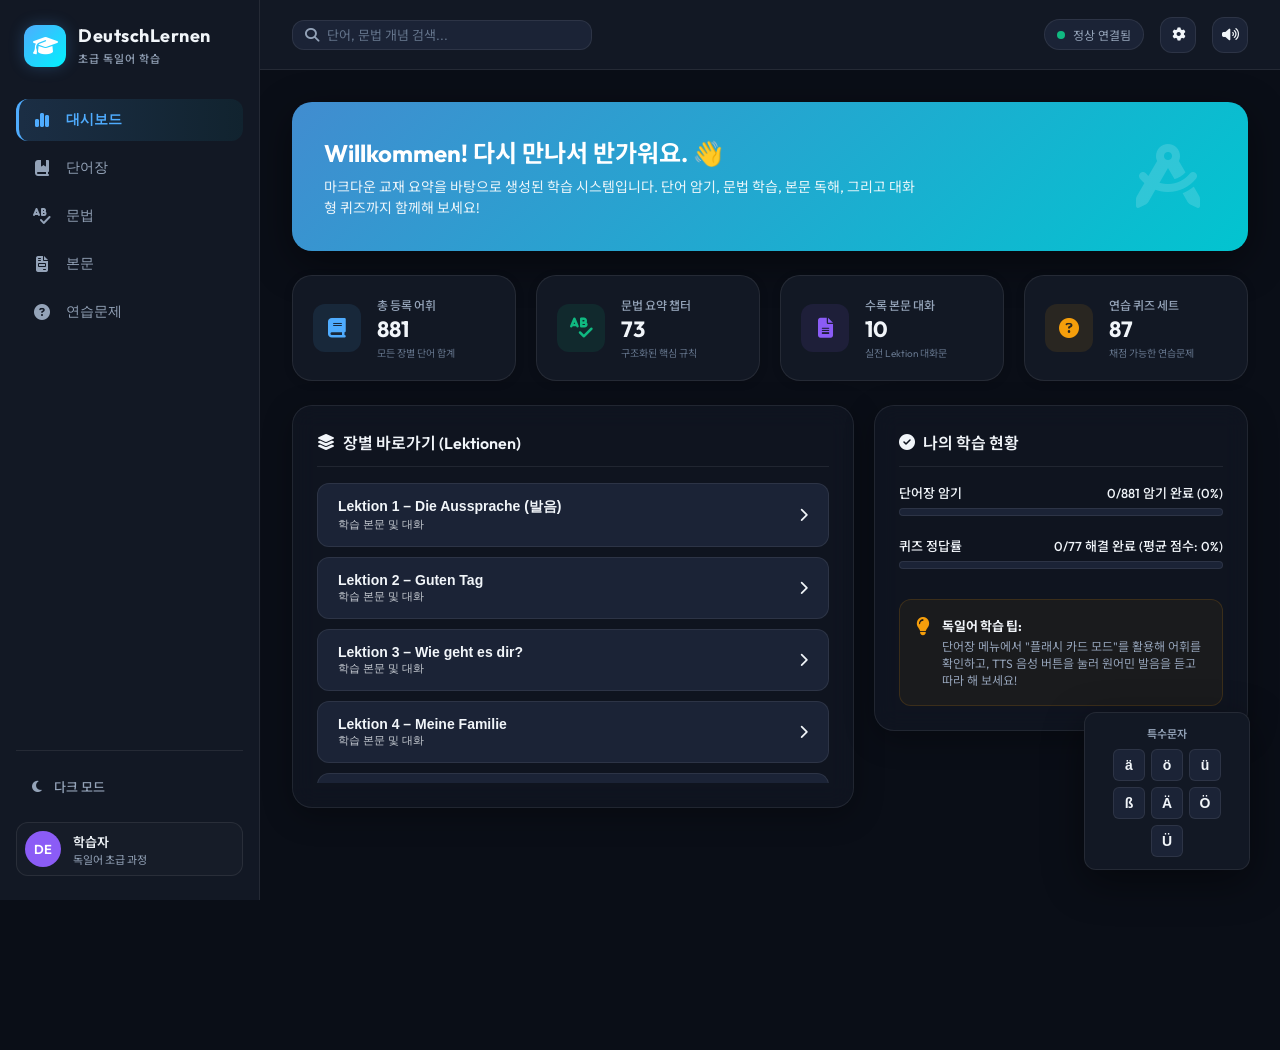
==== commit 38809f76: "Add files via upload" ====
--- a/deploy_ready_app 2/index.html
+++ b/deploy_ready_app 2/index.html
@@ -462,7 +462,7 @@
   </div>
 
   <!-- API Settings Modal -->
-  <div id="api-settings-modal" class="modal-overlay" style="display: none;">
+  <div id="api-settings-modal" class="modal" style="display: none;">
     <div class="modal-content" style="max-width: 450px;">
       <div class="modal-header">
         <h2><i class="fa-solid fa-gear"></i> AI 기능 설정</h2>
